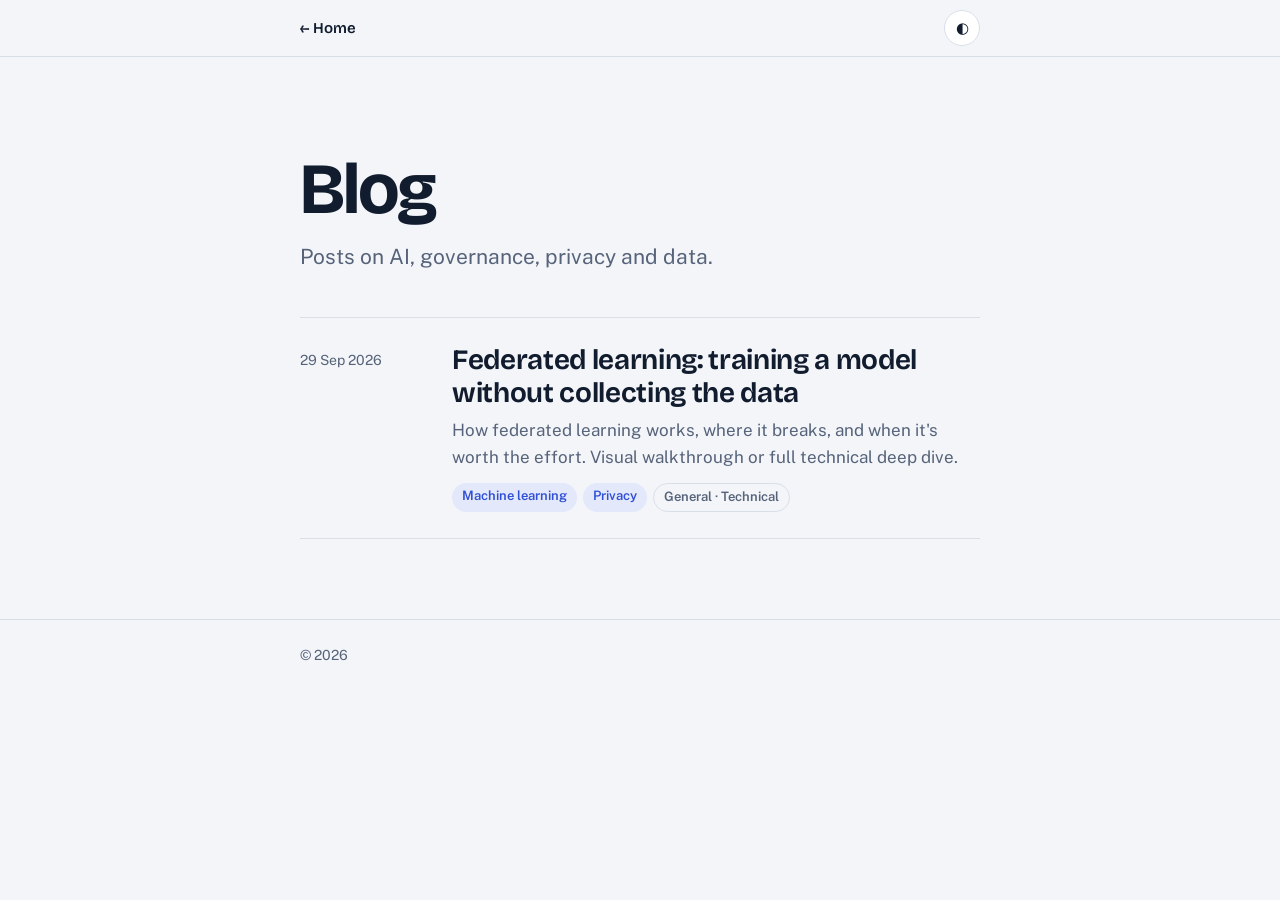
==== blog/index.html @ f8635fb0 "Add federated learning blog to Pages" ====
<!doctype html>
<html lang="en">
<head>
<meta charset="utf-8">
<meta name="viewport" content="width=device-width, initial-scale=1, viewport-fit=cover">
<title>Blog</title>
<meta name="description" content="Posts on AI, governance, privacy and data.">
<link rel="preconnect" href="https://fonts.googleapis.com">
<link rel="preconnect" href="https://fonts.gstatic.com" crossorigin>
<link href="https://fonts.googleapis.com/css2?family=Bricolage+Grotesque:opsz,wght@12..96,400..700&family=Public+Sans:wght@400..700&display=swap" rel="stylesheet">
<style>
:root{
  --ground:#F3F5F8; --surface:#FFFFFF; --ink:#111C2E; --muted:#56637A; --rule:#D9DFE8;
  --model:#2F4FD6; --model-tint:#E3E8FB; --data:#C98410;
  --display:"Bricolage Grotesque",ui-sans-serif,system-ui,sans-serif;
  --body:"Public Sans",ui-sans-serif,system-ui,-apple-system,"Segoe UI",sans-serif;
  --col:760px; --gutter:clamp(18px,5vw,40px);
}
:root[data-theme="dark"]{
  --ground:#0F1522; --surface:#161E2E; --ink:#E6EBF3; --muted:#97A3B8; --rule:#263146;
  --model:#8198FF; --model-tint:#1C2648; --data:#F0B240;
}
@media (prefers-color-scheme:dark){
  :root:not([data-theme="light"]){
    --ground:#0F1522; --surface:#161E2E; --ink:#E6EBF3; --muted:#97A3B8; --rule:#263146;
    --model:#8198FF; --model-tint:#1C2648; --data:#F0B240;
  }
}
*,*::before,*::after{box-sizing:border-box}
:root{padding-top:env(safe-area-inset-top,0px);padding-bottom:env(safe-area-inset-bottom,0px)}
body{margin:0;background:var(--ground);color:var(--ink);font:400 17px/1.6 var(--body);-webkit-font-smoothing:antialiased}
a{color:inherit;text-decoration:none}
:focus-visible{outline:2px solid var(--model);outline-offset:3px;border-radius:4px}
.col{max-width:var(--col);margin:0 auto;padding-inline:var(--gutter)}

.bar{position:sticky;top:0;z-index:10;background:color-mix(in srgb,var(--ground) 88%,transparent);backdrop-filter:blur(12px);border-bottom:1px solid var(--rule)}
.bar-in{max-width:var(--col);margin:0 auto;padding:10px var(--gutter);display:flex;align-items:center;justify-content:space-between;gap:16px}
.home{font:600 15px/1.2 var(--display)}
.home:hover{color:var(--model)}
.icon-btn{width:36px;height:36px;border-radius:50%;border:1px solid var(--rule);background:var(--surface);color:var(--ink);cursor:pointer;font-size:15px;display:grid;place-items:center}

header.intro{padding:clamp(48px,8vw,96px) 0 clamp(28px,4vw,44px)}
h1{font:700 clamp(40px,7vw,72px)/1 var(--display);letter-spacing:-.03em;margin:0 0 16px}
.lede{font-size:clamp(18px,2vw,21px);line-height:1.5;color:var(--muted);max-width:40ch;margin:0}

.posts{list-style:none;margin:0 0 80px;padding:0;border-top:1px solid var(--rule)}
.posts li{border-bottom:1px solid var(--rule)}
.posts a{display:grid;grid-template-columns:1fr;gap:4px 32px;padding:26px 0}
@media (min-width:700px){.posts a{grid-template-columns:120px 1fr}}
.date{font-size:14px;color:var(--muted);padding-top:5px}
.title{font:650 clamp(22px,2.8vw,28px)/1.2 var(--display);letter-spacing:-.012em;margin:0 0 6px;text-decoration:underline;text-decoration-color:transparent;text-underline-offset:5px;text-decoration-thickness:2px;transition:text-decoration-color .15s}
.posts a:hover .title{text-decoration-color:var(--model)}
.desc{color:var(--muted);margin:0 0 12px;max-width:58ch}
.tags{display:flex;flex-wrap:wrap;gap:6px}
.tags span{font-size:13px;font-weight:600;padding:3px 10px;border-radius:999px;background:var(--model-tint);color:var(--model)}
.tags .modes{background:none;color:var(--muted);border:1px solid var(--rule)}

footer{border-top:1px solid var(--rule);padding:24px 0 40px;font-size:14px;color:var(--muted)}
@media (prefers-reduced-motion:reduce){*{transition:none !important}}
</style>
</head>
<body>
<div class="bar">
  <div class="bar-in">
    <a class="home" href="../index.html">← Home</a>
    <button type="button" class="icon-btn" id="theme" aria-label="Switch light or dark theme" title="Light / dark">◐</button>
  </div>
</div>

<main class="col">
  <header class="intro">
    <h1>Blog</h1>
    <p class="lede">Posts on AI, governance, privacy and data.</p>
  </header>

  <!-- To add a post: copy one <li> block, put it at the top of the list, and change the link, date, title, summary and tags. -->
  <ol class="posts">
    <li>
      <a href="federated-learning/index.html">
        <time class="date" datetime="2026-09-29">29 Sep 2026</time>
        <div>
          <h2 class="title">Federated learning: training a model without collecting the data</h2>
          <p class="desc">How federated learning works, where it breaks, and when it's worth the effort. Visual walkthrough or full technical deep dive.</p>
          <div class="tags"><span>Machine learning</span><span>Privacy</span><span class="modes">General · Technical</span></div>
        </div>
      </a>
    </li>
  </ol>
</main>

<footer><div class="col">© <span id="yr"></span></div></footer>

<script>
(function(){
  var root=document.documentElement;
  document.getElementById("yr").textContent=new Date().getFullYear();
  try{var t=localStorage.getItem("blog-theme");if(t==="light"||t==="dark")root.setAttribute("data-theme",t);}catch(e){}
  document.getElementById("theme").addEventListener("click",function(){
    var cur=root.getAttribute("data-theme")||(matchMedia("(prefers-color-scheme: dark)").matches?"dark":"light");
    var next=cur==="dark"?"light":"dark";root.setAttribute("data-theme",next);
    try{localStorage.setItem("blog-theme",next);}catch(e){}
  });
})();
</script>
</body>
</html>
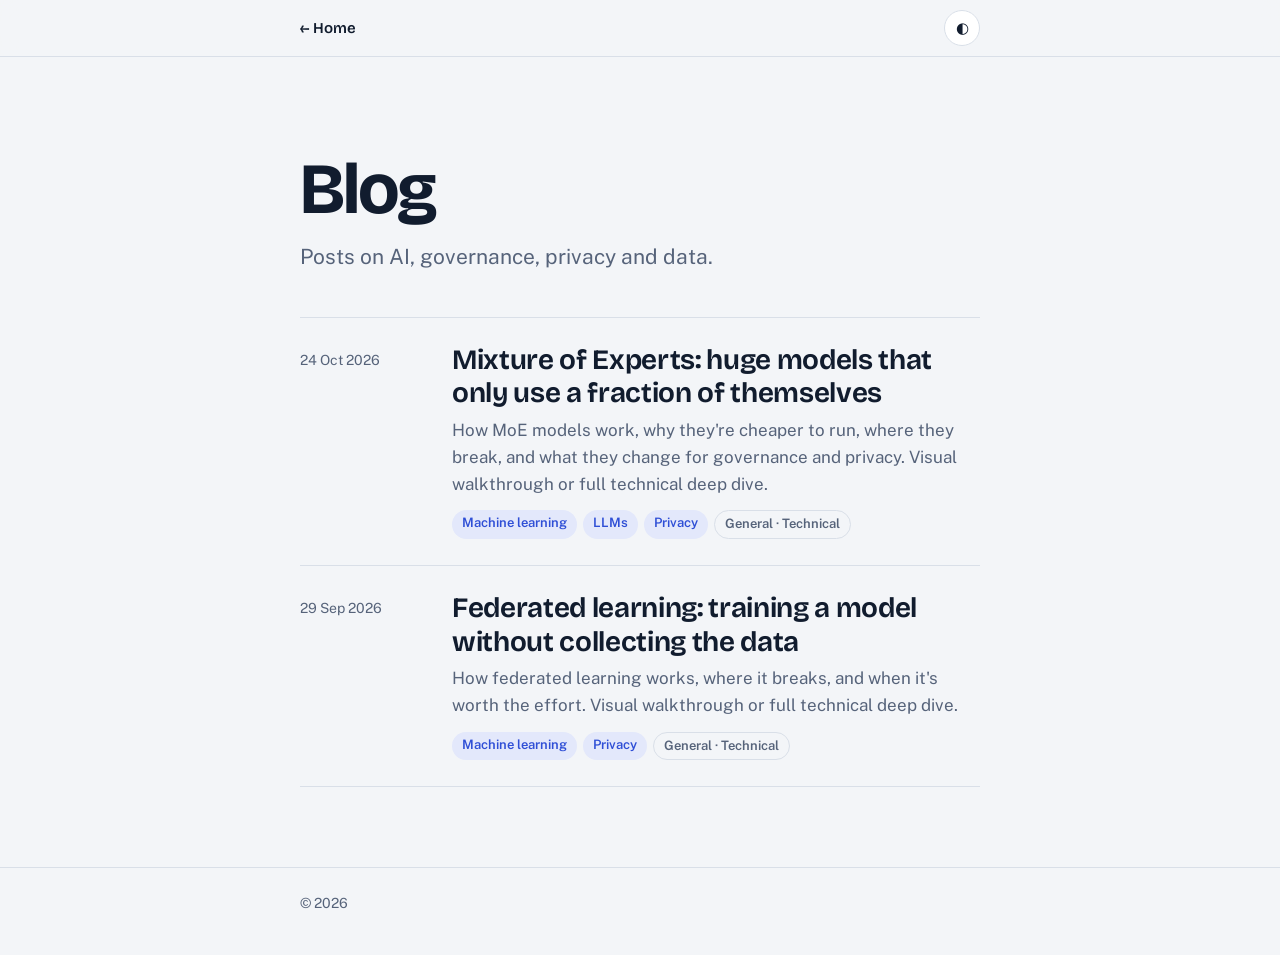
==== commit f880b004: "Add Mixture of Experts blog post and polish blog pages - New post: Mixture of Experts, with General/" ====
--- a/blog/index.html
+++ b/blog/index.html
@@ -3,8 +3,17 @@
 <head>
 <meta charset="utf-8">
 <meta name="viewport" content="width=device-width, initial-scale=1, viewport-fit=cover">
-<title>Blog</title>
+<title>Blog · Marc Pérez Bernús</title>
 <meta name="description" content="Posts on AI, governance, privacy and data.">
+<link rel="canonical" href="https://marclvr.github.io/blog/">
+<meta property="og:url" content="https://marclvr.github.io/blog/">
+<meta property="og:type" content="website">
+<meta property="og:title" content="Blog · Marc Pérez Bernús">
+<meta property="og:description" content="Posts on AI, governance, privacy and data.">
+<meta property="og:image" content="https://avatars.githubusercontent.com/u/26000284?v=4">
+<meta name="twitter:card" content="summary">
+<meta name="author" content="Marc Pérez Bernús">
+<link rel="icon" href="https://avatars.githubusercontent.com/u/26000284?v=4">
 <link rel="preconnect" href="https://fonts.googleapis.com">
 <link rel="preconnect" href="https://fonts.gstatic.com" crossorigin>
 <link href="https://fonts.googleapis.com/css2?family=Bricolage+Grotesque:opsz,wght@12..96,400..700&family=Public+Sans:wght@400..700&display=swap" rel="stylesheet">
@@ -76,6 +85,16 @@
   <!-- To add a post: copy one <li> block, put it at the top of the list, and change the link, date, title, summary and tags. -->
   <ol class="posts">
     <li>
+      <a href="mixture-of-experts/index.html">
+        <time class="date" datetime="2026-10-24">24 Oct 2026</time>
+        <div>
+          <h2 class="title">Mixture of Experts: huge models that only use a fraction of themselves</h2>
+          <p class="desc">How MoE models work, why they're cheaper to run, where they break, and what they change for governance and privacy. Visual walkthrough or full technical deep dive.</p>
+          <div class="tags"><span>Machine learning</span><span>LLMs</span><span>Privacy</span><span class="modes">General · Technical</span></div>
+        </div>
+      </a>
+    </li>
+    <li>
       <a href="federated-learning/index.html">
         <time class="date" datetime="2026-09-29">29 Sep 2026</time>
         <div>
@@ -94,11 +113,11 @@
 (function(){
   var root=document.documentElement;
   document.getElementById("yr").textContent=new Date().getFullYear();
-  try{var t=localStorage.getItem("blog-theme");if(t==="light"||t==="dark")root.setAttribute("data-theme",t);}catch(e){}
+  try{var t=localStorage.getItem("theme");if(t==="light"||t==="dark")root.setAttribute("data-theme",t);}catch(e){}
   document.getElementById("theme").addEventListener("click",function(){
     var cur=root.getAttribute("data-theme")||(matchMedia("(prefers-color-scheme: dark)").matches?"dark":"light");
     var next=cur==="dark"?"light":"dark";root.setAttribute("data-theme",next);
-    try{localStorage.setItem("blog-theme",next);}catch(e){}
+    try{localStorage.setItem("theme",next);}catch(e){}
   });
 })();
 </script>
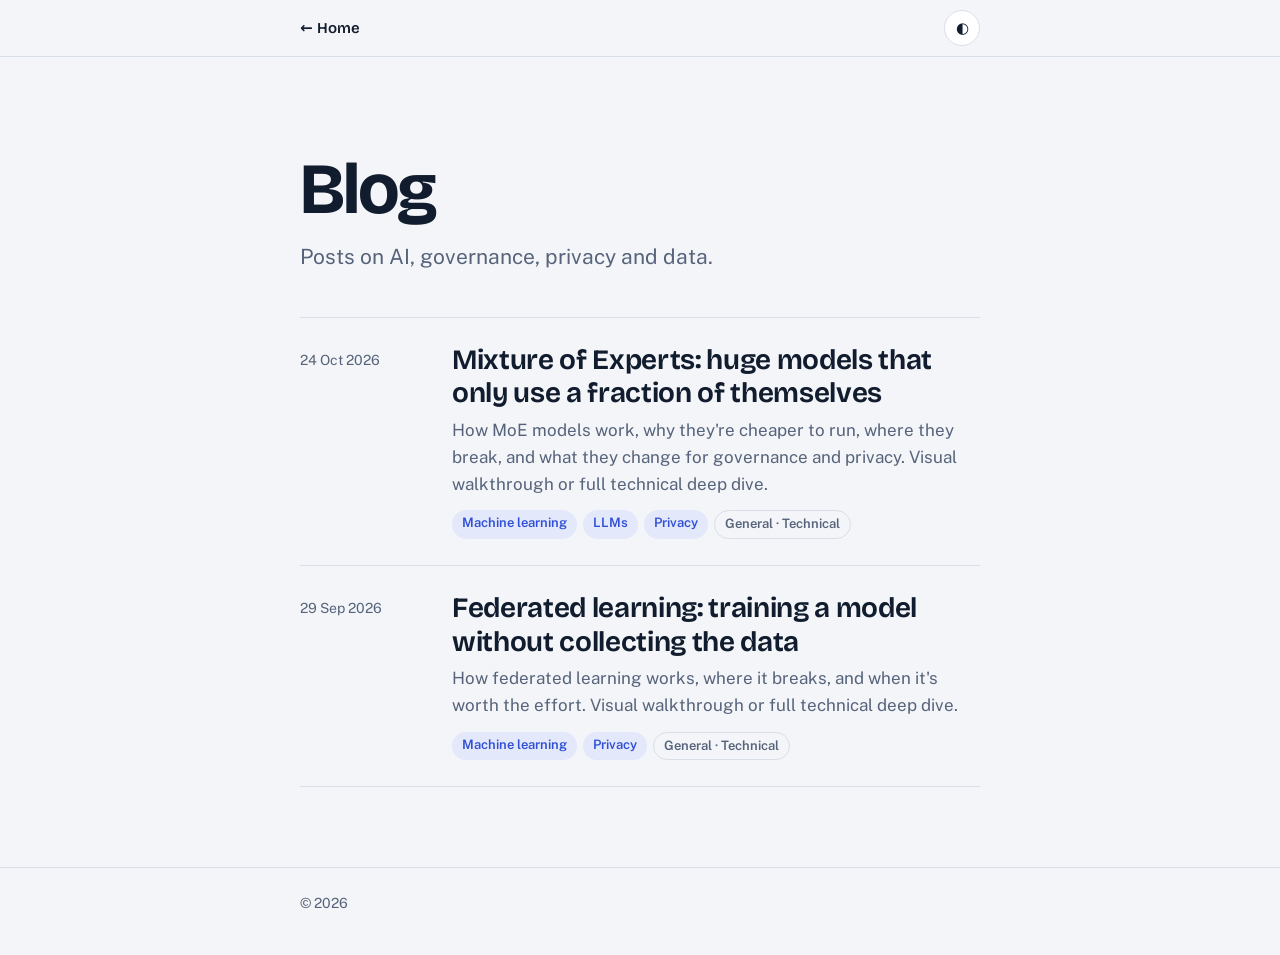
==== commit 7f1497d9: "Harden site security and self-host fonts - Self-host web fonts (Latin subsets) so visitors' browsers" ====
--- a/blog/index.html
+++ b/blog/index.html
@@ -3,6 +3,7 @@
 <head>
 <meta charset="utf-8">
 <meta name="viewport" content="width=device-width, initial-scale=1, viewport-fit=cover">
+<meta http-equiv="Content-Security-Policy" content="default-src 'self'; script-src 'self' 'unsafe-inline' https://cdnjs.cloudflare.com; style-src 'self' 'unsafe-inline' https://cdnjs.cloudflare.com; font-src 'self' https://cdnjs.cloudflare.com; img-src 'self' https://avatars.githubusercontent.com data:; connect-src 'none'; object-src 'none'; base-uri 'self'; form-action 'none'">
 <title>Blog · Marc Pérez Bernús</title>
 <meta name="description" content="Posts on AI, governance, privacy and data.">
 <link rel="canonical" href="https://marclvr.github.io/blog/">
@@ -14,9 +15,7 @@
 <meta name="twitter:card" content="summary">
 <meta name="author" content="Marc Pérez Bernús">
 <link rel="icon" href="https://avatars.githubusercontent.com/u/26000284?v=4">
-<link rel="preconnect" href="https://fonts.googleapis.com">
-<link rel="preconnect" href="https://fonts.gstatic.com" crossorigin>
-<link href="https://fonts.googleapis.com/css2?family=Bricolage+Grotesque:opsz,wght@12..96,400..700&family=Public+Sans:wght@400..700&display=swap" rel="stylesheet">
+<link rel="stylesheet" href="../assets/fonts/fonts.css">
 <style>
 :root{
   --ground:#F3F5F8; --surface:#FFFFFF; --ink:#111C2E; --muted:#56637A; --rule:#D9DFE8;
--- a/assets/fonts/fonts.css
+++ b/assets/fonts/fonts.css
@@ -0,0 +1,185 @@
+/* Self-hosted copies of Google Fonts (SIL Open Font License 1.1). Latin and Latin-Extended subsets only. */
+
+/* Bricolage Grotesque normal latin-ext */
+@font-face {
+  font-family: 'Bricolage Grotesque';
+  font-style: normal;
+  font-weight: 400 700;
+  font-stretch: 100%;
+  font-display: swap;
+  src: url(bricolage-grotesque-normal-latin-ext.woff2) format('woff2');
+  unicode-range: U+0100-02BA, U+02BD-02C5, U+02C7-02CC, U+02CE-02D7, U+02DD-02FF, U+0304, U+0308, U+0329, U+1D00-1DBF, U+1E00-1E9F, U+1EF2-1EFF, U+2020, U+20A0-20AB, U+20AD-20C4, U+2113, U+2C60-2C7F, U+A720-A7FF;
+}
+
+/* Bricolage Grotesque normal latin */
+@font-face {
+  font-family: 'Bricolage Grotesque';
+  font-style: normal;
+  font-weight: 400 700;
+  font-stretch: 100%;
+  font-display: swap;
+  src: url(bricolage-grotesque-normal-latin.woff2) format('woff2');
+  unicode-range: U+0000-00FF, U+0131, U+0152-0153, U+02BB-02BC, U+02C6, U+02DA, U+02DC, U+0304, U+0308, U+0329, U+2000-206F, U+20AC, U+2122, U+2191, U+2193, U+2212, U+2215, U+FEFF, U+FFFD;
+}
+
+/* IBM Plex Mono normal latin-ext */
+@font-face {
+  font-family: 'IBM Plex Mono';
+  font-style: normal;
+  font-weight: 400;
+  font-display: swap;
+  src: url(ibm-plex-mono-normal-latin-ext.woff2) format('woff2');
+  unicode-range: U+0100-02BA, U+02BD-02C5, U+02C7-02CC, U+02CE-02D7, U+02DD-02FF, U+0304, U+0308, U+0329, U+1D00-1DBF, U+1E00-1E9F, U+1EF2-1EFF, U+2020, U+20A0-20AB, U+20AD-20C4, U+2113, U+2C60-2C7F, U+A720-A7FF;
+}
+
+/* IBM Plex Mono normal latin */
+@font-face {
+  font-family: 'IBM Plex Mono';
+  font-style: normal;
+  font-weight: 400;
+  font-display: swap;
+  src: url(ibm-plex-mono-normal-latin.woff2) format('woff2');
+  unicode-range: U+0000-00FF, U+0131, U+0152-0153, U+02BB-02BC, U+02C6, U+02DA, U+02DC, U+0304, U+0308, U+0329, U+2000-206F, U+20AC, U+2122, U+2191, U+2193, U+2212, U+2215, U+FEFF, U+FFFD;
+}
+
+/* IBM Plex Mono normal latin-ext */
+@font-face {
+  font-family: 'IBM Plex Mono';
+  font-style: normal;
+  font-weight: 500;
+  font-display: swap;
+  src: url(ibm-plex-mono-normal-latin-ext.woff2) format('woff2');
+  unicode-range: U+0100-02BA, U+02BD-02C5, U+02C7-02CC, U+02CE-02D7, U+02DD-02FF, U+0304, U+0308, U+0329, U+1D00-1DBF, U+1E00-1E9F, U+1EF2-1EFF, U+2020, U+20A0-20AB, U+20AD-20C4, U+2113, U+2C60-2C7F, U+A720-A7FF;
+}
+
+/* IBM Plex Mono normal latin */
+@font-face {
+  font-family: 'IBM Plex Mono';
+  font-style: normal;
+  font-weight: 500;
+  font-display: swap;
+  src: url(ibm-plex-mono-normal-latin.woff2) format('woff2');
+  unicode-range: U+0000-00FF, U+0131, U+0152-0153, U+02BB-02BC, U+02C6, U+02DA, U+02DC, U+0304, U+0308, U+0329, U+2000-206F, U+20AC, U+2122, U+2191, U+2193, U+2212, U+2215, U+FEFF, U+FFFD;
+}
+
+/* Instrument Sans normal latin-ext */
+@font-face {
+  font-family: 'Instrument Sans';
+  font-style: normal;
+  font-weight: 400 700;
+  font-stretch: 100%;
+  font-display: swap;
+  src: url(instrument-sans-normal-latin-ext.woff2) format('woff2');
+  unicode-range: U+0100-02BA, U+02BD-02C5, U+02C7-02CC, U+02CE-02D7, U+02DD-02FF, U+0304, U+0308, U+0329, U+1D00-1DBF, U+1E00-1E9F, U+1EF2-1EFF, U+2020, U+20A0-20AB, U+20AD-20C4, U+2113, U+2C60-2C7F, U+A720-A7FF;
+}
+
+/* Instrument Sans normal latin */
+@font-face {
+  font-family: 'Instrument Sans';
+  font-style: normal;
+  font-weight: 400 700;
+  font-stretch: 100%;
+  font-display: swap;
+  src: url(instrument-sans-normal-latin.woff2) format('woff2');
+  unicode-range: U+0000-00FF, U+0131, U+0152-0153, U+02BB-02BC, U+02C6, U+02DA, U+02DC, U+0304, U+0308, U+0329, U+2000-206F, U+20AC, U+2122, U+2191, U+2193, U+2212, U+2215, U+FEFF, U+FFFD;
+}
+
+/* JetBrains Mono normal latin-ext */
+@font-face {
+  font-family: 'JetBrains Mono';
+  font-style: normal;
+  font-weight: 400;
+  font-display: swap;
+  src: url(jetbrains-mono-normal-latin-ext.woff2) format('woff2');
+  unicode-range: U+0100-02BA, U+02BD-02C5, U+02C7-02CC, U+02CE-02D7, U+02DD-02FF, U+0304, U+0308, U+0329, U+1D00-1DBF, U+1E00-1E9F, U+1EF2-1EFF, U+2020, U+20A0-20AB, U+20AD-20C4, U+2113, U+2C60-2C7F, U+A720-A7FF;
+}
+
+/* JetBrains Mono normal latin */
+@font-face {
+  font-family: 'JetBrains Mono';
+  font-style: normal;
+  font-weight: 400;
+  font-display: swap;
+  src: url(jetbrains-mono-normal-latin.woff2) format('woff2');
+  unicode-range: U+0000-00FF, U+0131, U+0152-0153, U+02BB-02BC, U+02C6, U+02DA, U+02DC, U+0304, U+0308, U+0329, U+2000-206F, U+20AC, U+2122, U+2191, U+2193, U+2212, U+2215, U+FEFF, U+FFFD;
+}
+
+/* JetBrains Mono normal latin-ext */
+@font-face {
+  font-family: 'JetBrains Mono';
+  font-style: normal;
+  font-weight: 500;
+  font-display: swap;
+  src: url(jetbrains-mono-normal-latin-ext.woff2) format('woff2');
+  unicode-range: U+0100-02BA, U+02BD-02C5, U+02C7-02CC, U+02CE-02D7, U+02DD-02FF, U+0304, U+0308, U+0329, U+1D00-1DBF, U+1E00-1E9F, U+1EF2-1EFF, U+2020, U+20A0-20AB, U+20AD-20C4, U+2113, U+2C60-2C7F, U+A720-A7FF;
+}
+
+/* JetBrains Mono normal latin */
+@font-face {
+  font-family: 'JetBrains Mono';
+  font-style: normal;
+  font-weight: 500;
+  font-display: swap;
+  src: url(jetbrains-mono-normal-latin.woff2) format('woff2');
+  unicode-range: U+0000-00FF, U+0131, U+0152-0153, U+02BB-02BC, U+02C6, U+02DA, U+02DC, U+0304, U+0308, U+0329, U+2000-206F, U+20AC, U+2122, U+2191, U+2193, U+2212, U+2215, U+FEFF, U+FFFD;
+}
+
+/* Newsreader normal latin-ext */
+@font-face {
+  font-family: 'Newsreader';
+  font-style: normal;
+  font-weight: 300 500;
+  font-display: swap;
+  src: url(newsreader-normal-latin-ext.woff2) format('woff2');
+  unicode-range: U+0100-02BA, U+02BD-02C5, U+02C7-02CC, U+02CE-02D7, U+02DD-02FF, U+0304, U+0308, U+0329, U+1D00-1DBF, U+1E00-1E9F, U+1EF2-1EFF, U+2020, U+20A0-20AB, U+20AD-20C4, U+2113, U+2C60-2C7F, U+A720-A7FF;
+}
+
+/* Newsreader normal latin */
+@font-face {
+  font-family: 'Newsreader';
+  font-style: normal;
+  font-weight: 300 500;
+  font-display: swap;
+  src: url(newsreader-normal-latin.woff2) format('woff2');
+  unicode-range: U+0000-00FF, U+0131, U+0152-0153, U+02BB-02BC, U+02C6, U+02DA, U+02DC, U+0304, U+0308, U+0329, U+2000-206F, U+20AC, U+2122, U+2191, U+2193, U+2212, U+2215, U+FEFF, U+FFFD;
+}
+
+/* Public Sans italic latin-ext */
+@font-face {
+  font-family: 'Public Sans';
+  font-style: italic;
+  font-weight: 400;
+  font-display: swap;
+  src: url(public-sans-italic-latin-ext.woff2) format('woff2');
+  unicode-range: U+0100-02BA, U+02BD-02C5, U+02C7-02CC, U+02CE-02D7, U+02DD-02FF, U+0304, U+0308, U+0329, U+1D00-1DBF, U+1E00-1E9F, U+1EF2-1EFF, U+2020, U+20A0-20AB, U+20AD-20C4, U+2113, U+2C60-2C7F, U+A720-A7FF;
+}
+
+/* Public Sans italic latin */
+@font-face {
+  font-family: 'Public Sans';
+  font-style: italic;
+  font-weight: 400;
+  font-display: swap;
+  src: url(public-sans-italic-latin.woff2) format('woff2');
+  unicode-range: U+0000-00FF, U+0131, U+0152-0153, U+02BB-02BC, U+02C6, U+02DA, U+02DC, U+0304, U+0308, U+0329, U+2000-206F, U+20AC, U+2122, U+2191, U+2193, U+2212, U+2215, U+FEFF, U+FFFD;
+}
+
+/* Public Sans normal latin-ext */
+@font-face {
+  font-family: 'Public Sans';
+  font-style: normal;
+  font-weight: 400 700;
+  font-display: swap;
+  src: url(public-sans-normal-latin-ext.woff2) format('woff2');
+  unicode-range: U+0100-02BA, U+02BD-02C5, U+02C7-02CC, U+02CE-02D7, U+02DD-02FF, U+0304, U+0308, U+0329, U+1D00-1DBF, U+1E00-1E9F, U+1EF2-1EFF, U+2020, U+20A0-20AB, U+20AD-20C4, U+2113, U+2C60-2C7F, U+A720-A7FF;
+}
+
+/* Public Sans normal latin */
+@font-face {
+  font-family: 'Public Sans';
+  font-style: normal;
+  font-weight: 400 700;
+  font-display: swap;
+  src: url(public-sans-normal-latin.woff2) format('woff2');
+  unicode-range: U+0000-00FF, U+0131, U+0152-0153, U+02BB-02BC, U+02C6, U+02DA, U+02DC, U+0304, U+0308, U+0329, U+2000-206F, U+20AC, U+2122, U+2191, U+2193, U+2212, U+2215, U+FEFF, U+FFFD;
+}
